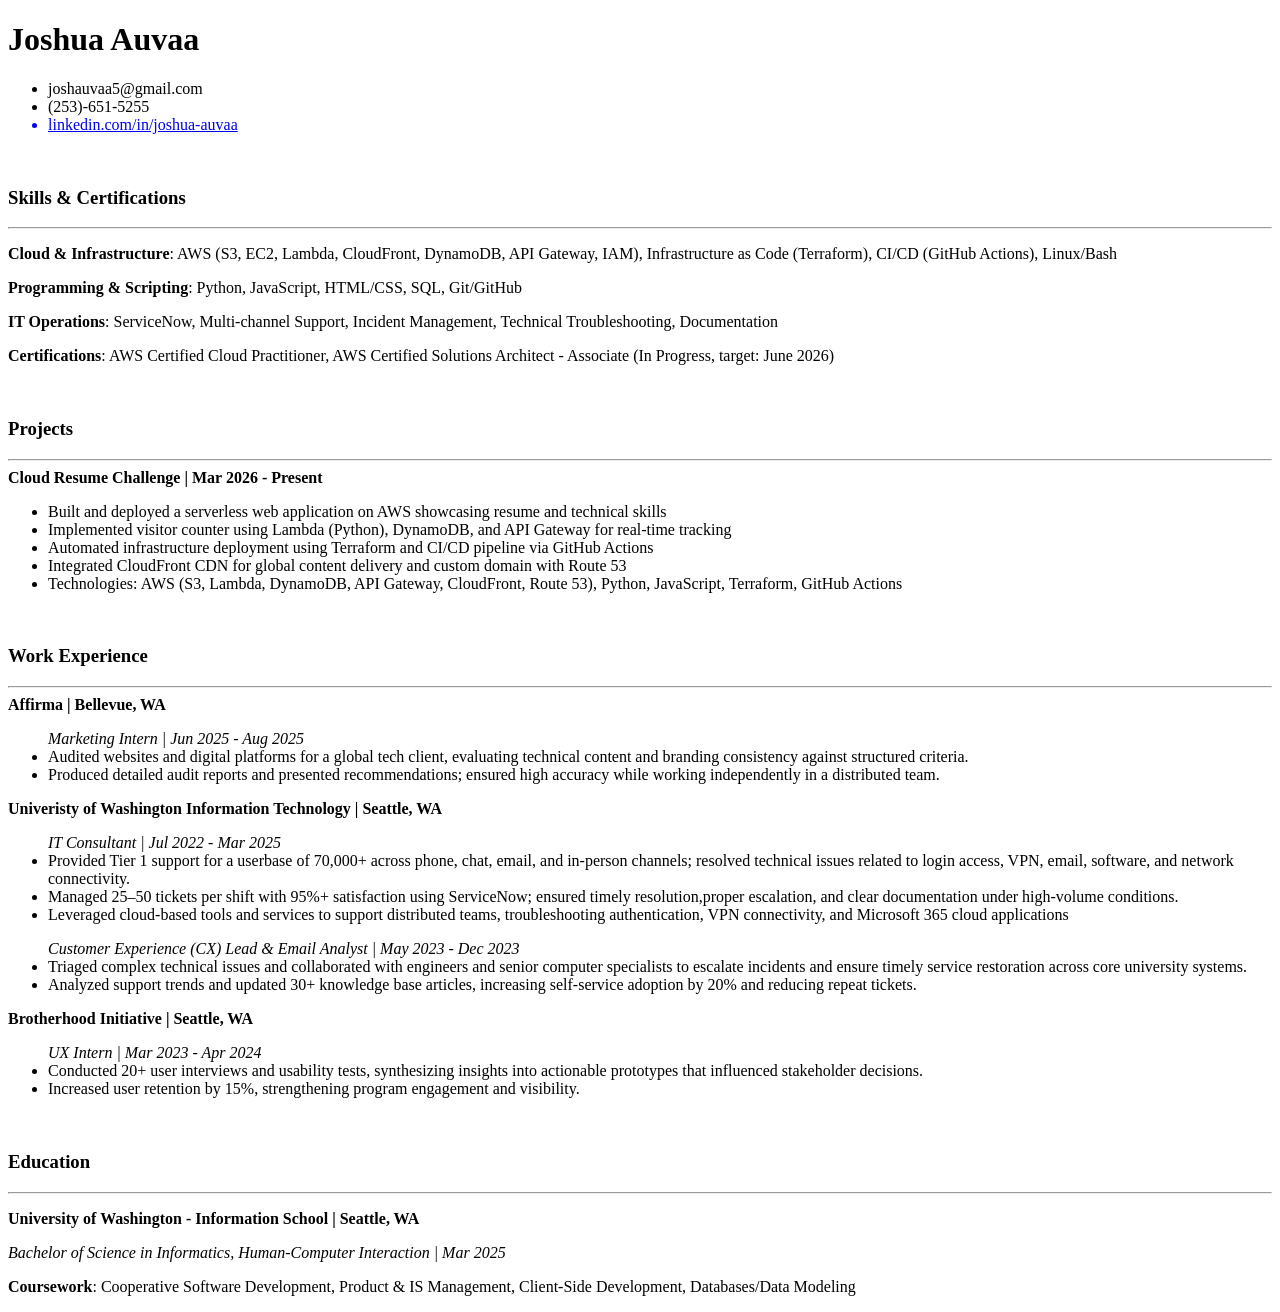
==== index.html @ 9912d511 "Initial commit - HTML resume draft" ====
<!DOCTYPE html>
<html lang="en">

<head>
    <meta charset="utf-8">
    <meta name="author" content="Joshua Auvaa">
    <meta name="description" content="Cloud Resume">
    <title>Joshua Auvaa - Resume</title>
</head>

<body>
    <h1>Joshua Auvaa</h1>
    <ul>
        <!-- Will style this section so that the bullet points are inline and appropriately sized-->
        <li>joshauvaa5@gmail.com</li>
        <li>(253)-651-5255</li>
        <a href="https://www.linkedin.com/in/joshua-auvaa">
            <li>linkedin.com/in/joshua-auvaa</li>
        </a></li>
    </ul>
    <br>

    <h3>Skills & Certifications</h3>
    <hr>
    <p><strong>Cloud & Infrastructure</strong>: AWS (S3, EC2, Lambda, CloudFront, DynamoDB, API Gateway, IAM),
        Infrastructure as Code (Terraform), CI/CD (GitHub Actions), Linux/Bash</p>
    <p><strong>Programming & Scripting</strong>: Python, JavaScript, HTML/CSS, SQL, Git/GitHub</p>
    <p><strong>IT Operations</strong>: ServiceNow, Multi-channel Support, Incident Management, Technical
        Troubleshooting, Documentation</p>
    <p><strong>Certifications</strong>: AWS Certified Cloud Practitioner, AWS Certified Solutions Architect - Associate
        (In Progress, target: June 2026)</p>
    <br>

    <h3>Projects</h3>
    <hr>
    <!--May need to use div and style so that "Cloud Resume Challenge" and Date are inline but spaced appropriately-->
    <strong> Cloud Resume Challenge | Mar 2026 - Present</strong>
    <ul>
        <li>Built and deployed a serverless web application on AWS showcasing resume and technical skills</li>
        <li>Implemented visitor counter using Lambda (Python), DynamoDB, and API Gateway for real-time tracking</li>
        <li>Automated infrastructure deployment using Terraform and CI/CD pipeline via GitHub Actions</li>
        <li>Integrated CloudFront CDN for global content delivery and custom domain with Route 53</li>
        <li>Technologies: AWS (S3, Lambda, DynamoDB, API Gateway, CloudFront, Route 53), Python, JavaScript, Terraform,
            GitHub Actions</li>
    </ul>
    <br>

    <h3>Work Experience</h3>
    <!--May need to use div and style so that Employer+Location and Title+Dates are inline but spaced appropriately-->
    <hr>

    <strong>Affirma | Bellevue, WA</strong>
    <ul>
        <em>Marketing Intern | Jun 2025 - Aug 2025</em>
        <li>Audited websites and digital platforms for a global tech client, evaluating technical content and branding
            consistency against structured criteria.</li>
        <li>Produced detailed audit reports and presented recommendations; ensured high accuracy while working
            independently in a distributed team.</li>
    </ul>

    <strong>Univeristy of Washington Information Technology | Seattle, WA</strong>
    <ul>
        <em>IT Consultant | Jul 2022 - Mar 2025</em>
        <li>Provided Tier 1 support for a userbase of 70,000+ across phone, chat, email, and in-person channels;
            resolved technical issues related to login access, VPN, email, software, and network connectivity.</li>
        <li>Managed 25–50 tickets per shift with 95%+ satisfaction using ServiceNow; ensured timely resolution,proper
            escalation, and clear documentation under high-volume conditions.</li>
        <li>Leveraged cloud-based tools and services to support distributed teams, troubleshooting authentication, VPN
            connectivity, and Microsoft 365 cloud applications</li>
    </ul>

    <ul>
        <em>Customer Experience (CX) Lead & Email Analyst | May 2023 - Dec 2023</em>
        <li>Triaged complex technical issues and collaborated with engineers and senior computer specialists to
            escalate incidents and ensure timely service restoration across core university systems.</li>
        <li>Analyzed support trends and updated 30+ knowledge base articles, increasing self-service adoption
            by 20% and reducing repeat tickets.</li>
    </ul>

    <strong>Brotherhood Initiative | Seattle, WA</strong>
    <ul>
        <em>UX Intern | Mar 2023 - Apr 2024</em>
        <li>Conducted 20+ user interviews and usability tests, synthesizing insights into actionable prototypes
            that influenced stakeholder decisions.</li>
        <li>Increased user retention by 15%, strengthening program engagement and visibility.</li>
    </ul>
    <br>

    <h3>Education</h3>
    <!--May need to use div and style so that School+Location and Degree+Date are inline but spaced appropriately-->
    <hr>
    <p><strong>University of Washington - Information School | Seattle, WA</strong>
    <p><em>Bachelor of Science in Informatics, Human-Computer Interaction | Mar 2025</em></p>
    <p><strong>Coursework</strong>: Cooperative Software Development, Product & IS Management, Client-Side Development,
        Databases/Data Modeling</p>


</body>

</html>
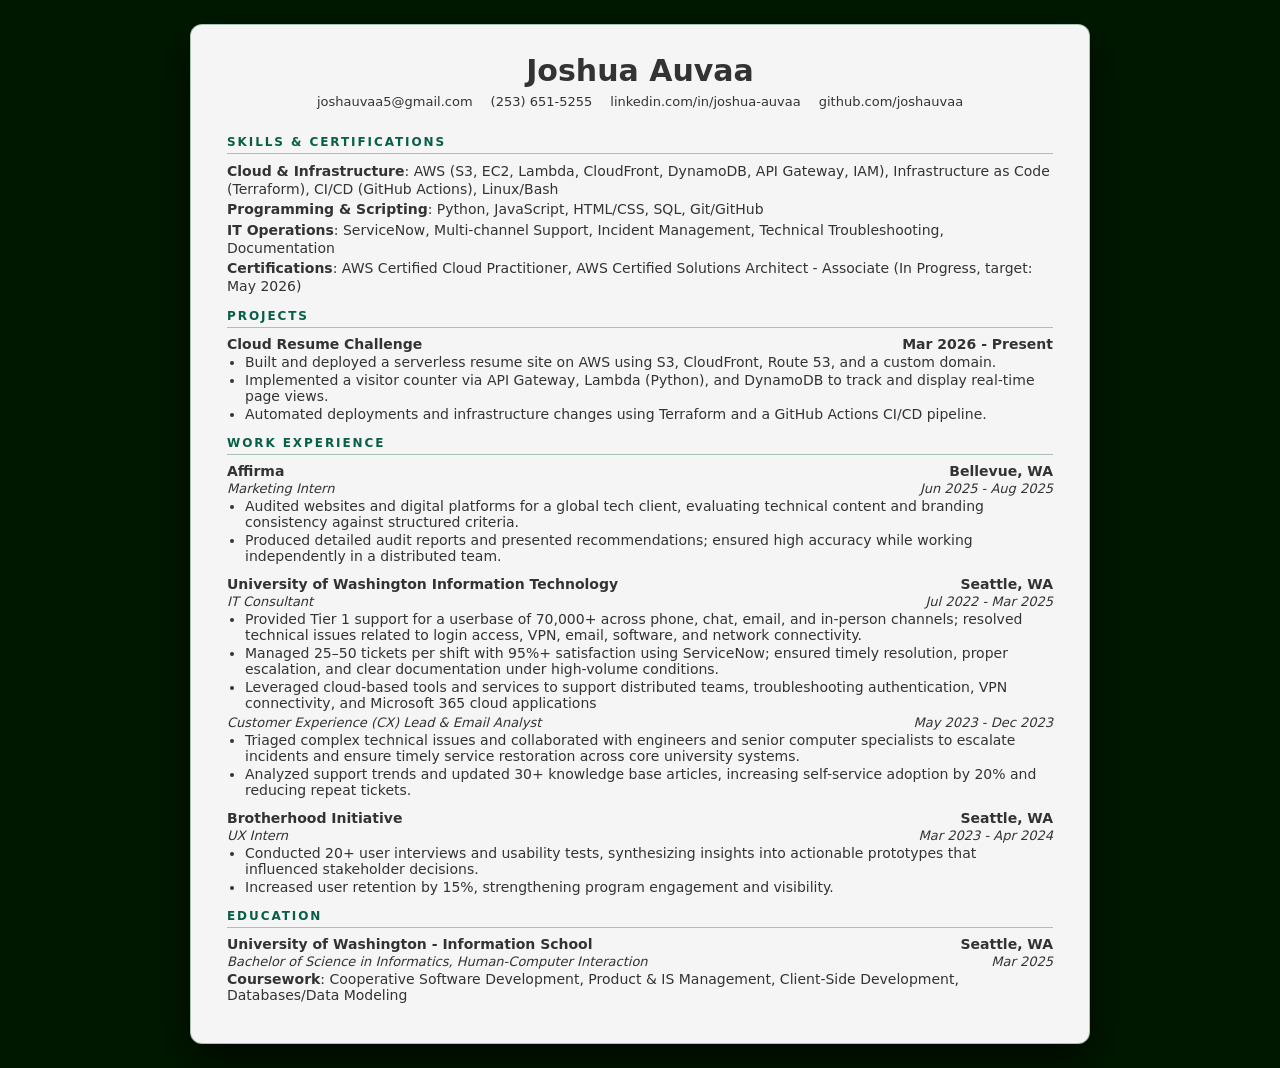
==== commit a95e90b0: "sectioned html + add css & responsiveness" ====
--- a/index.html
+++ b/index.html
@@ -1,100 +1,140 @@
+
 <!DOCTYPE html>
 <html lang="en">
+
 
 <head>
     <meta charset="utf-8">
     <meta name="author" content="Joshua Auvaa">
     <meta name="description" content="Cloud Resume">
     <title>Joshua Auvaa - Resume</title>
+    <link rel="stylesheet" href="style.css">
 </head>
 
+
 <body>
-    <h1>Joshua Auvaa</h1>
-    <ul>
-        <!-- Will style this section so that the bullet points are inline and appropriately sized-->
-        <li>joshauvaa5@gmail.com</li>
-        <li>(253)-651-5255</li>
-        <a href="https://www.linkedin.com/in/joshua-auvaa">
-            <li>linkedin.com/in/joshua-auvaa</li>
-        </a></li>
-    </ul>
-    <br>
+    <div class="page">
+        <header class="page-header">
+            <h1 class="name">Joshua Auvaa</h1>
+            <ul class="contact-inline">
+                <li><a href="mailto:joshauvaa5@gmail.com">joshauvaa5@gmail.com</a></li>
+                <li><a href="tel:+12536515255">(253) 651-5255</a></li>
+                <li><a href="https://www.linkedin.com/in/joshua-auvaa">linkedin.com/in/joshua-auvaa</a></li>
+                <li><a href="https://github.com/joshauvaa">github.com/joshauvaa</a></li>
+            </ul>
+        </header>
 
-    <h3>Skills & Certifications</h3>
-    <hr>
-    <p><strong>Cloud & Infrastructure</strong>: AWS (S3, EC2, Lambda, CloudFront, DynamoDB, API Gateway, IAM),
-        Infrastructure as Code (Terraform), CI/CD (GitHub Actions), Linux/Bash</p>
-    <p><strong>Programming & Scripting</strong>: Python, JavaScript, HTML/CSS, SQL, Git/GitHub</p>
-    <p><strong>IT Operations</strong>: ServiceNow, Multi-channel Support, Incident Management, Technical
-        Troubleshooting, Documentation</p>
-    <p><strong>Certifications</strong>: AWS Certified Cloud Practitioner, AWS Certified Solutions Architect - Associate
-        (In Progress, target: June 2026)</p>
-    <br>
+        <main>
+            <section>
+                <h3>Skills & Certifications</h3>
+                <hr>
+                <p><strong>Cloud & Infrastructure</strong>: AWS (S3, EC2, Lambda, CloudFront, DynamoDB, API Gateway, IAM),
+                    Infrastructure as Code (Terraform), CI/CD (GitHub Actions), Linux/Bash</p>
+                <p><strong>Programming & Scripting</strong>: Python, JavaScript, HTML/CSS, SQL, Git/GitHub</p>
+                <p><strong>IT Operations</strong>: ServiceNow, Multi-channel Support, Incident Management, Technical
+                    Troubleshooting, Documentation</p>
+                <p><strong>Certifications</strong>: AWS Certified Cloud Practitioner, AWS Certified Solutions Architect - Associate
+                    (In Progress, target: May 2026)</p>
+            </section>
 
-    <h3>Projects</h3>
-    <hr>
-    <!--May need to use div and style so that "Cloud Resume Challenge" and Date are inline but spaced appropriately-->
-    <strong> Cloud Resume Challenge | Mar 2026 - Present</strong>
-    <ul>
-        <li>Built and deployed a serverless web application on AWS showcasing resume and technical skills</li>
-        <li>Implemented visitor counter using Lambda (Python), DynamoDB, and API Gateway for real-time tracking</li>
-        <li>Automated infrastructure deployment using Terraform and CI/CD pipeline via GitHub Actions</li>
-        <li>Integrated CloudFront CDN for global content delivery and custom domain with Route 53</li>
-        <li>Technologies: AWS (S3, Lambda, DynamoDB, API Gateway, CloudFront, Route 53), Python, JavaScript, Terraform,
-            GitHub Actions</li>
-    </ul>
-    <br>
+            <section>
+                <h3>Projects</h3>
+                <hr>
+                <article class="item">
+                    <header>
+                        <!--May need to use div and style so that "Cloud Resume Challenge" and Date are inline but spaced appropriately-->
+                        <strong> Cloud Resume Challenge </strong><span>Mar 2026 - Present</span>
+                    </header>
+                    <ul>
+                        <li>Built and deployed a serverless resume site on AWS using S3, CloudFront, Route 53, and a custom domain.</li>
+                        <li>Implemented a visitor counter via API Gateway, Lambda (Python), and DynamoDB to track and display real-time page views.</li>
+                        <li>Automated deployments and infrastructure changes using Terraform and a GitHub Actions CI/CD pipeline.</li>
+                    </ul>
+                </article>
+            </section>
 
-    <h3>Work Experience</h3>
-    <!--May need to use div and style so that Employer+Location and Title+Dates are inline but spaced appropriately-->
-    <hr>
+            <section>
+                <h3>Work Experience</h3>
+                <!--May need to use div and style so that Employer+Location and Title+Dates are inline but spaced appropriately-->
+                <hr>
 
-    <strong>Affirma | Bellevue, WA</strong>
-    <ul>
-        <em>Marketing Intern | Jun 2025 - Aug 2025</em>
-        <li>Audited websites and digital platforms for a global tech client, evaluating technical content and branding
-            consistency against structured criteria.</li>
-        <li>Produced detailed audit reports and presented recommendations; ensured high accuracy while working
-            independently in a distributed team.</li>
-    </ul>
+                <article class="item">
+                    <header>
+                        <strong>Affirma</strong><span>Bellevue, WA</span>
+                    </header>
+                    <div>
+                        <em>Marketing Intern</em><span>Jun 2025 - Aug 2025</span>
+                    </div>
 
-    <strong>Univeristy of Washington Information Technology | Seattle, WA</strong>
-    <ul>
-        <em>IT Consultant | Jul 2022 - Mar 2025</em>
-        <li>Provided Tier 1 support for a userbase of 70,000+ across phone, chat, email, and in-person channels;
-            resolved technical issues related to login access, VPN, email, software, and network connectivity.</li>
-        <li>Managed 25–50 tickets per shift with 95%+ satisfaction using ServiceNow; ensured timely resolution,proper
-            escalation, and clear documentation under high-volume conditions.</li>
-        <li>Leveraged cloud-based tools and services to support distributed teams, troubleshooting authentication, VPN
-            connectivity, and Microsoft 365 cloud applications</li>
-    </ul>
+                    <ul>
+                        <li>Audited websites and digital platforms for a global tech client, evaluating technical content and branding
+                            consistency against structured criteria.</li>
+                        <li>Produced detailed audit reports and presented recommendations; ensured high accuracy while working
+                            independently in a distributed team.</li>
+                    </ul>
+                </article>
 
-    <ul>
-        <em>Customer Experience (CX) Lead & Email Analyst | May 2023 - Dec 2023</em>
-        <li>Triaged complex technical issues and collaborated with engineers and senior computer specialists to
-            escalate incidents and ensure timely service restoration across core university systems.</li>
-        <li>Analyzed support trends and updated 30+ knowledge base articles, increasing self-service adoption
-            by 20% and reducing repeat tickets.</li>
-    </ul>
+                <article class="item">
+                    <header>
+                        <strong>University of Washington Information Technology</strong><span>Seattle, WA</span>
+                    </header>
+                    <div>
+                        <em>IT Consultant</em><span>Jul 2022 - Mar 2025</span>
+                    </div>
+                    <ul>
+                        <li>Provided Tier 1 support for a userbase of 70,000+ across phone, chat, email, and in-person channels;
+                            resolved technical issues related to login access, VPN, email, software, and network connectivity.</li>
+                        <li>Managed 25–50 tickets per shift with 95%+ satisfaction using ServiceNow; ensured timely resolution, proper
+                            escalation, and clear documentation under high-volume conditions.</li>
+                        <li>Leveraged cloud-based tools and services to support distributed teams, troubleshooting authentication, VPN
+                            connectivity, and Microsoft 365 cloud applications</li>
+                    </ul>
 
-    <strong>Brotherhood Initiative | Seattle, WA</strong>
-    <ul>
-        <em>UX Intern | Mar 2023 - Apr 2024</em>
-        <li>Conducted 20+ user interviews and usability tests, synthesizing insights into actionable prototypes
-            that influenced stakeholder decisions.</li>
-        <li>Increased user retention by 15%, strengthening program engagement and visibility.</li>
-    </ul>
-    <br>
+                    <div>
+                        <em>Customer Experience (CX) Lead &amp; Email Analyst</em><span>May 2023 - Dec 2023</span>
+                    </div>
+                    <ul>
+                        <li>Triaged complex technical issues and collaborated with engineers and senior computer specialists to
+                            escalate incidents and ensure timely service restoration across core university systems.</li>
+                        <li>Analyzed support trends and updated 30+ knowledge base articles, increasing self-service adoption
+                            by 20% and reducing repeat tickets.</li>
+                    </ul>
+                </article>
 
-    <h3>Education</h3>
-    <!--May need to use div and style so that School+Location and Degree+Date are inline but spaced appropriately-->
-    <hr>
-    <p><strong>University of Washington - Information School | Seattle, WA</strong>
-    <p><em>Bachelor of Science in Informatics, Human-Computer Interaction | Mar 2025</em></p>
-    <p><strong>Coursework</strong>: Cooperative Software Development, Product & IS Management, Client-Side Development,
-        Databases/Data Modeling</p>
+                <article class="item">
+                    <header>
+                        <strong>Brotherhood Initiative</strong><span>Seattle, WA</span>
+                    </header>
+                    <div>
+                        <em>UX Intern</em><span>Mar 2023 - Apr 2024</span>
+                    </div>
+                    <ul>
+                        <li>Conducted 20+ user interviews and usability tests, synthesizing insights into actionable prototypes
+                            that influenced stakeholder decisions.</li>
+                        <li>Increased user retention by 15%, strengthening program engagement and visibility.</li>
+                    </ul>
+                </article>
+            </section>
 
+            <section>
+                <h3>Education</h3>
+                <!--May need to use div and style so that School+Location and Degree+Date are inline but spaced appropriately-->
+                <hr>
+                <article class="item">
+                    <header>
+                        <strong>University of Washington - Information School</strong><span>Seattle, WA</span>
+                    </header>
+                    <div>
+                        <em>Bachelor of Science in Informatics, Human-Computer Interaction</em><span>Mar 2025</span>
+                    </div>
+                    <p><strong>Coursework</strong>: Cooperative Software Development, Product &amp; IS Management, Client-Side Development,
+                        Databases/Data Modeling</p>
+                </article>
+            </section>
+        </main>
+    </div>
 
 </body>
 
+
 </html>
--- a/style.css
+++ b/style.css
@@ -0,0 +1,189 @@
+* {
+    box-sizing: border-box;
+}
+
+body {
+    margin: 0;
+    padding: 24px;
+    font-family: system-ui, -apple-system, BlinkMacSystemFont, "Segoe UI",
+        sans-serif;
+    background-color: #001800; 
+    color: #333333;
+}
+
+/* Accents */
+:root {
+    --accent: #166534;                  /* AWS-ish dark green */
+    --accent-soft: rgba(22, 101, 52, 0.35);
+}
+
+/* Main page width and panel */
+main {
+    max-width: 900px;
+    margin: 0 auto;
+}
+
+.page {
+    max-width: 900px;
+    margin: 0 auto;
+    background-color: #f5f5f5;         
+    border-radius: 12px;
+    padding: 28px 36px;
+    box-shadow: 0 18px 40px rgba(0, 0, 0, 0.6);
+    border: 1px solid var(--accent-soft);
+}
+
+/* Header */
+.page-header {
+    text-align: center;
+    margin: 0 0 16px;
+    padding-bottom: 10px;
+    /* border-bottom: 1px solid var(--accent-soft); */
+}
+
+.name {
+    margin: 0 0 6px;
+    font-size: 30px;
+    font-weight: 600;
+    color: #333333;
+}
+
+/* Contact line */
+.contact-inline {
+    list-style: none;
+    padding: 0;
+    margin: 0;
+    display: flex;
+    flex-wrap: wrap;
+    justify-content: center;
+    gap: 8px 18px;
+    font-size: 13px;
+    color: #9ca3af;
+}
+
+.contact-inline li a {
+    color: #333333;
+    text-decoration: none;
+}
+
+.contact-inline li a:hover {
+    color: var(--accent);
+    text-decoration: underline;
+}
+
+/* Sections */
+section {
+    margin-top: 14px;
+    font-size: 14px;
+}
+
+section:first-of-type p {
+    margin: 2px 0;            
+    line-height: 1.3;         
+}
+
+.item {
+    margin-bottom: 8px;
+}
+
+.item ul li {
+    margin-bottom: 1px;
+}
+
+section h3 {
+    margin: 0 0 4px;
+    font-size: 12px;
+    letter-spacing: 0.16em;
+    text-transform: uppercase;
+    color: #065f46;
+}
+
+section hr {
+    border: none;
+    border-top: 1px solid var(--accent-soft);
+    margin: 0 0 8px;
+}
+
+
+/* Items */
+.item {
+    margin-bottom: 12px;
+}
+
+.item > header {
+    display: flex;
+    justify-content: space-between;
+    align-items: baseline;
+    margin: 0 0 2px;
+    text-align: left;
+}
+
+.item > header strong,
+.item > header span {
+    font-weight: 600;
+    color: #333333;
+    font-size: 14px;
+}
+
+.item > div {
+    display: flex;
+    justify-content: space-between;
+    align-items: baseline;
+    font-size: 13px;
+    margin: 0 0 2px;
+}
+
+.item > div em,
+.item > div span {
+    font-style: italic;
+    color: #333333;
+}
+
+/* Bullet lists */
+.item ul {
+    margin: 2px 0 4px;
+    padding-left: 18px;
+    color: #333333;
+}
+
+.item ul li {
+    margin-bottom: 2px;
+}
+
+/* Paragraphs in items */
+.item p {
+    margin: 2px 0 0;
+}
+
+/* Emphasis in skills section */
+strong {
+    font-weight: 600;
+    color: #333333;
+}
+
+a {
+    color: #166534;
+}
+
+a:hover {
+    color: #0f3f28;
+}
+
+/* Responsive */
+@media (max-width: 700px) {
+    body {
+        padding: 16px;
+    }
+
+    .page {
+        padding: 22px 18px;
+    }
+
+    .item > header,
+    .item > div {
+        flex-direction: column;
+        align-items: flex-start;
+        gap: 0;
+    }
+}
+
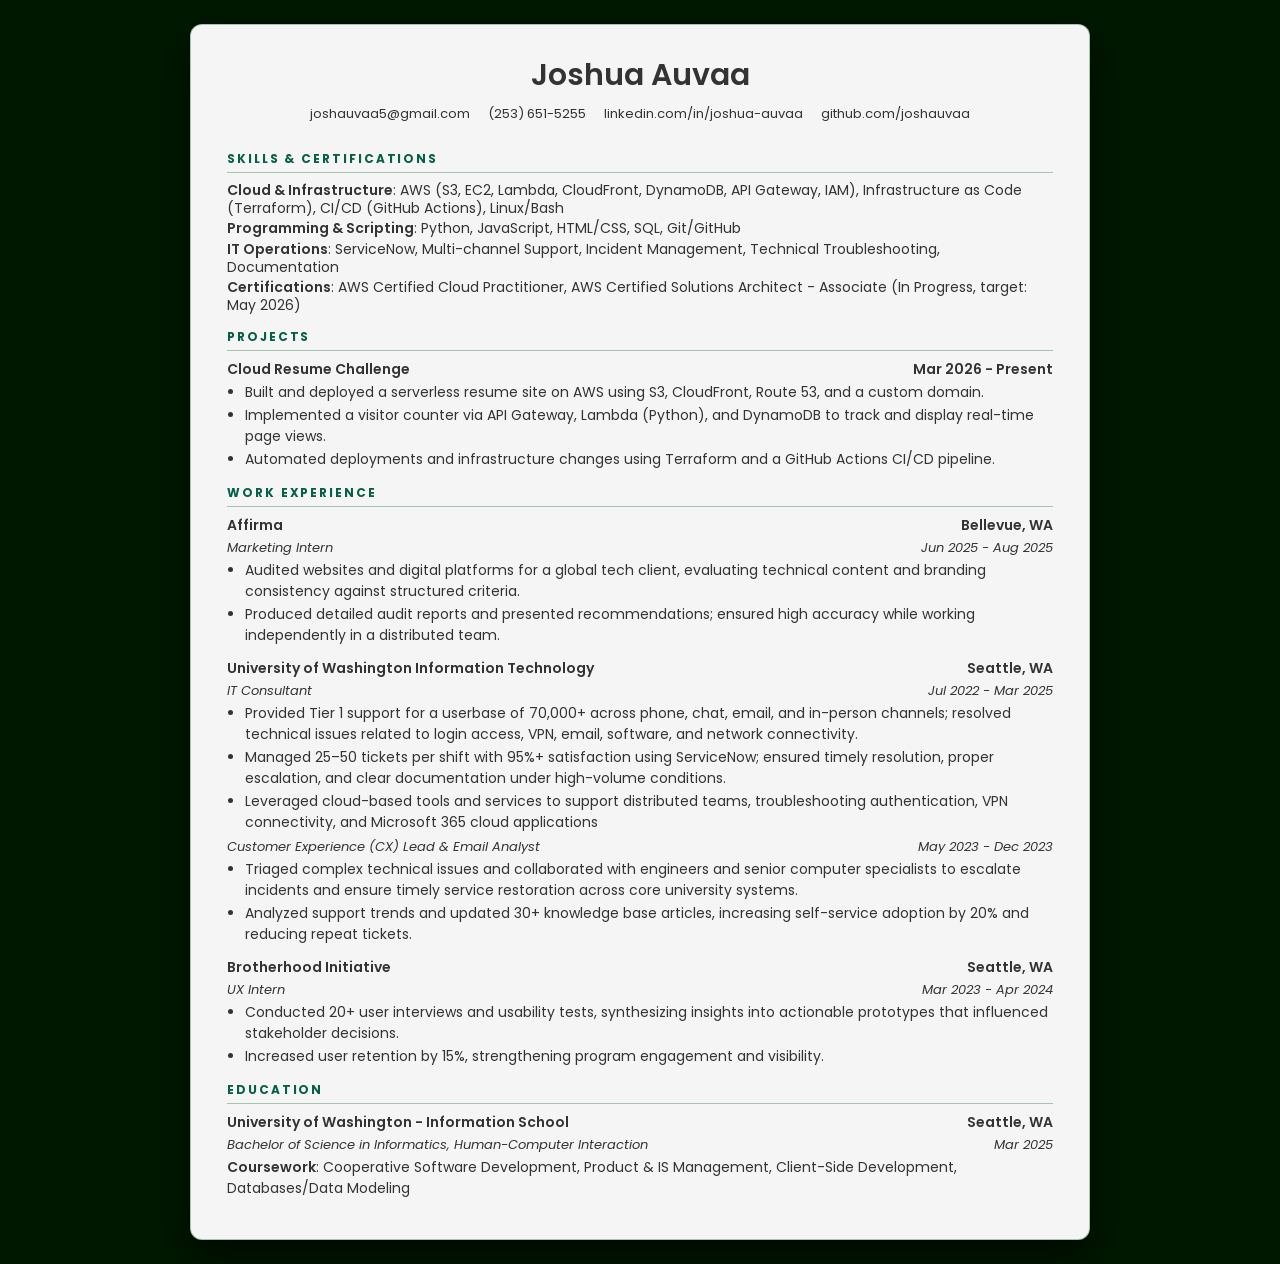
==== commit 3c5ed3f5: "change font + add favicon" ====
--- a/index.html
+++ b/index.html
@@ -1,4 +1,3 @@
-
 <!DOCTYPE html>
 <html lang="en">
 
@@ -8,6 +7,14 @@
     <meta name="author" content="Joshua Auvaa">
     <meta name="description" content="Cloud Resume">
     <title>Joshua Auvaa - Resume</title>
+    <link rel="stylesheet" href="style.css">
+
+    <link rel="preconnect" href="https://fonts.googleapis.com">
+    <link rel="preconnect" href="https://fonts.gstatic.com" crossorigin>
+    <link href="https://fonts.googleapis.com/css2?family=Poppins:wght@300;400;500;600&display=swap" rel="stylesheet">
+    <link rel="icon" href="./img/favicon.png" />
+
+
     <link rel="stylesheet" href="style.css">
 </head>
 
@@ -28,12 +35,14 @@
             <section>
                 <h3>Skills & Certifications</h3>
                 <hr>
-                <p><strong>Cloud & Infrastructure</strong>: AWS (S3, EC2, Lambda, CloudFront, DynamoDB, API Gateway, IAM),
+                <p><strong>Cloud & Infrastructure</strong>: AWS (S3, EC2, Lambda, CloudFront, DynamoDB, API Gateway,
+                    IAM),
                     Infrastructure as Code (Terraform), CI/CD (GitHub Actions), Linux/Bash</p>
                 <p><strong>Programming & Scripting</strong>: Python, JavaScript, HTML/CSS, SQL, Git/GitHub</p>
                 <p><strong>IT Operations</strong>: ServiceNow, Multi-channel Support, Incident Management, Technical
                     Troubleshooting, Documentation</p>
-                <p><strong>Certifications</strong>: AWS Certified Cloud Practitioner, AWS Certified Solutions Architect - Associate
+                <p><strong>Certifications</strong>: AWS Certified Cloud Practitioner, AWS Certified Solutions Architect
+                    - Associate
                     (In Progress, target: May 2026)</p>
             </section>
 
@@ -46,9 +55,12 @@
                         <strong> Cloud Resume Challenge </strong><span>Mar 2026 - Present</span>
                     </header>
                     <ul>
-                        <li>Built and deployed a serverless resume site on AWS using S3, CloudFront, Route 53, and a custom domain.</li>
-                        <li>Implemented a visitor counter via API Gateway, Lambda (Python), and DynamoDB to track and display real-time page views.</li>
-                        <li>Automated deployments and infrastructure changes using Terraform and a GitHub Actions CI/CD pipeline.</li>
+                        <li>Built and deployed a serverless resume site on AWS using S3, CloudFront, Route 53, and a
+                            custom domain.</li>
+                        <li>Implemented a visitor counter via API Gateway, Lambda (Python), and DynamoDB to track and
+                            display real-time page views.</li>
+                        <li>Automated deployments and infrastructure changes using Terraform and a GitHub Actions CI/CD
+                            pipeline.</li>
                     </ul>
                 </article>
             </section>
@@ -67,9 +79,11 @@
                     </div>
 
                     <ul>
-                        <li>Audited websites and digital platforms for a global tech client, evaluating technical content and branding
+                        <li>Audited websites and digital platforms for a global tech client, evaluating technical
+                            content and branding
                             consistency against structured criteria.</li>
-                        <li>Produced detailed audit reports and presented recommendations; ensured high accuracy while working
+                        <li>Produced detailed audit reports and presented recommendations; ensured high accuracy while
+                            working
                             independently in a distributed team.</li>
                     </ul>
                 </article>
@@ -82,11 +96,15 @@
                         <em>IT Consultant</em><span>Jul 2022 - Mar 2025</span>
                     </div>
                     <ul>
-                        <li>Provided Tier 1 support for a userbase of 70,000+ across phone, chat, email, and in-person channels;
-                            resolved technical issues related to login access, VPN, email, software, and network connectivity.</li>
-                        <li>Managed 25–50 tickets per shift with 95%+ satisfaction using ServiceNow; ensured timely resolution, proper
+                        <li>Provided Tier 1 support for a userbase of 70,000+ across phone, chat, email, and in-person
+                            channels;
+                            resolved technical issues related to login access, VPN, email, software, and network
+                            connectivity.</li>
+                        <li>Managed 25–50 tickets per shift with 95%+ satisfaction using ServiceNow; ensured timely
+                            resolution, proper
                             escalation, and clear documentation under high-volume conditions.</li>
-                        <li>Leveraged cloud-based tools and services to support distributed teams, troubleshooting authentication, VPN
+                        <li>Leveraged cloud-based tools and services to support distributed teams, troubleshooting
+                            authentication, VPN
                             connectivity, and Microsoft 365 cloud applications</li>
                     </ul>
 
@@ -94,9 +112,12 @@
                         <em>Customer Experience (CX) Lead &amp; Email Analyst</em><span>May 2023 - Dec 2023</span>
                     </div>
                     <ul>
-                        <li>Triaged complex technical issues and collaborated with engineers and senior computer specialists to
-                            escalate incidents and ensure timely service restoration across core university systems.</li>
-                        <li>Analyzed support trends and updated 30+ knowledge base articles, increasing self-service adoption
+                        <li>Triaged complex technical issues and collaborated with engineers and senior computer
+                            specialists to
+                            escalate incidents and ensure timely service restoration across core university systems.
+                        </li>
+                        <li>Analyzed support trends and updated 30+ knowledge base articles, increasing self-service
+                            adoption
                             by 20% and reducing repeat tickets.</li>
                     </ul>
                 </article>
@@ -109,7 +130,8 @@
                         <em>UX Intern</em><span>Mar 2023 - Apr 2024</span>
                     </div>
                     <ul>
-                        <li>Conducted 20+ user interviews and usability tests, synthesizing insights into actionable prototypes
+                        <li>Conducted 20+ user interviews and usability tests, synthesizing insights into actionable
+                            prototypes
                             that influenced stakeholder decisions.</li>
                         <li>Increased user retention by 15%, strengthening program engagement and visibility.</li>
                     </ul>
@@ -127,7 +149,8 @@
                     <div>
                         <em>Bachelor of Science in Informatics, Human-Computer Interaction</em><span>Mar 2025</span>
                     </div>
-                    <p><strong>Coursework</strong>: Cooperative Software Development, Product &amp; IS Management, Client-Side Development,
+                    <p><strong>Coursework</strong>: Cooperative Software Development, Product &amp; IS Management,
+                        Client-Side Development,
                         Databases/Data Modeling</p>
                 </article>
             </section>
--- a/style.css
+++ b/style.css
@@ -5,8 +5,8 @@
 body {
     margin: 0;
     padding: 24px;
-    font-family: system-ui, -apple-system, BlinkMacSystemFont, "Segoe UI",
-        sans-serif;
+    font-family: "Poppins", system-ui, -apple-system, BlinkMacSystemFont,
+        "Segoe UI", sans-serif;
     background-color: #001800; 
     color: #333333;
 }
--- a/style.css
+++ b/style.css
@@ -5,8 +5,8 @@
 body {
     margin: 0;
     padding: 24px;
-    font-family: system-ui, -apple-system, BlinkMacSystemFont, "Segoe UI",
-        sans-serif;
+    font-family: "Poppins", system-ui, -apple-system, BlinkMacSystemFont,
+        "Segoe UI", sans-serif;
     background-color: #001800; 
     color: #333333;
 }
